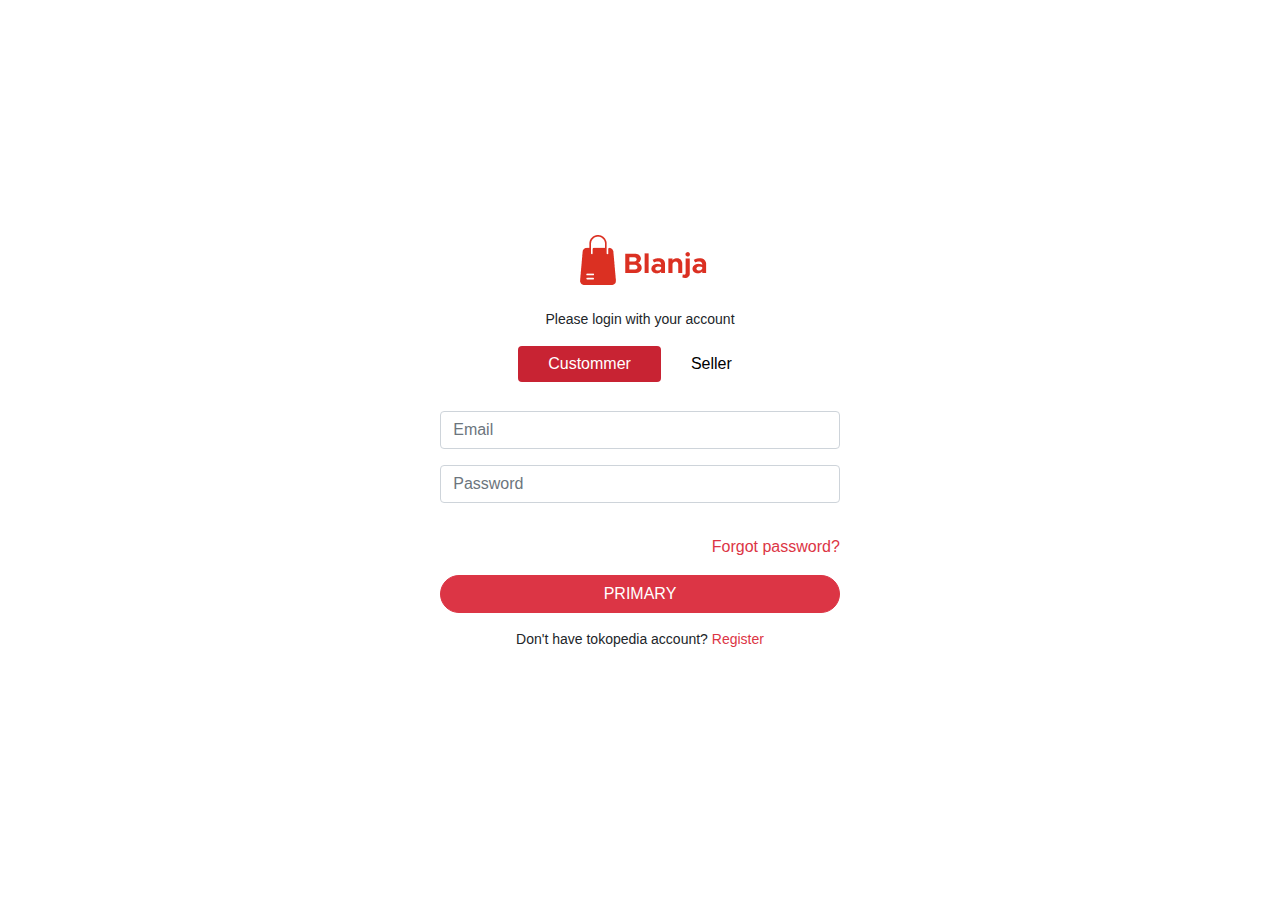
==== pages/login.html @ ae3f5744 "first commit" ====
<!DOCTYPE html>
<html lang="en">
  <head>
    <meta charset="UTF-8" />
    <meta http-equiv="X-UA-Compatible" content="IE=edge" />
    <meta name="viewport" content="width=device-width, initial-scale=1.0" />
    <title>Login</title>
    <link
      rel="stylesheet"
      href="https://cdn.jsdelivr.net/npm/bootstrap@4.6.2/dist/css/bootstrap.min.css"
      integrity="sha384-xOolHFLEh07PJGoPkLv1IbcEPTNtaed2xpHsD9ESMhqIYd0nLMwNLD69Npy4HI+N"
      crossorigin="anonymous"
    />
    <link rel="stylesheet" href="../asset/css/style.css" />
    <link rel="stylesheet" href="../asset/css/bootstrap.min.css" />
  </head>
  <body>
    <div class="container container-flex">
      <main class="content">
        <div class="logo">
          <img src="../asset/img/logo.png" alt="logo" />
          <br /><br />
          <p>Please login with your account</p>
        </div>
        <section class="role">
          <ul class="nav nav-pills mb-3" id="pills-tab" role="tablist">
            <li class="nav-item">
              <button
                class="nav-link active"
                id="pills-custommer-tab"
                data-toggle="pill"
                href="#pills-custommer"
                role="tab"
                aria-controls="pills-custommer"
                aria-selected="true"
              >
                Custommer
              </button>
            </li>
            <li class="nav-item">
              <button
                class="nav-link"
                id="pills-seller-tab"
                data-toggle="pill"
                href="#pills-seller"
                role="tab"
                aria-controls="pills-seller"
                aria-selected="false"
              >
                Seller
              </button>
            </li>
          </ul>
        </section>

        <section class="login">
          <div class="tab-content" id="pills-tabContent">
            <div
              class="tab-pane fade show active"
              id="pills-custommer"
              role="tabpanel"
              aria-labelledby="pills-custommer-tab"
            >
              <form>
                <div class="form-group">
                  <input
                    name=""
                    class="form-control"
                    placeholder="Email"
                    type="email"
                  />
                </div>
                <div class="form-group">
                  <input
                    class="form-control"
                    placeholder="Password"
                    type="password"
                  />
                </div>
                <div class="form-group">
                  <a class="float-right py-3 text-danger" href="#"
                    >Forgot password?</a
                  >
                  <button class="btn btn-danger btn-block rounded-pill">
                    <a href="../index.html">PRIMARY</a>
                  </button>
                </div>
              </form>
              <p class="text-regis">
                Don't have tokopedia account?
                <a class="text-danger" href="./signup.html"> Register </a>
              </p>
            </div>
            <div
              class="tab-pane fade"
              id="pills-seller"
              role="tabpanel"
              aria-labelledby="pills-seller-tab"
            >
              <form>
                <div class="form-group">
                  <input
                    name=""
                    class="form-control"
                    placeholder="Email"
                    type="email"
                  />
                </div>
                <div class="form-group">
                  <input
                    class="form-control"
                    placeholder="Password"
                    type="password"
                  />
                </div>
                <div class="form-group">
                  <a class="float-right py-3 text-danger" href="#"
                    >Forgot password?</a
                  >
                  <button class="btn btn-danger btn-block rounded-pill">
                    <a href="../index.html"> PRIMARY </a>
                  </button>
                </div>
              </form>
              <p class="text-regis">
                Don't have tokopedia account?
                <a class="text-danger" href="./signup.html"> Register </a>
              </p>
            </div>
          </div>
        </section>
      </main>
    </div>

    <script src="../asset/js/jquery.slim.min.js"></script>
    <script src="../asset/js/bootstrap.bundle.min.js"></script>
  </body>
</html>
---- asset/css/style.css ----
* {
  font-family: "Metropolis", sans-serif;
}

.container-flex {
  display: flex;
  justify-content: center;
  align-items: center;
  height: 100vh;
}

.content {
  text-align: center;
}

.role {
  display: flex;
  justify-content: center;
  margin: 13px 0;
}

.nav-pills .nav-link.active,
.nav-pills .show .nav-link {
  color: #fff;
  background-color: #c82333 !important;
}

a:link,
a:visited,
a:hover {
  text-decoration: none !important;
  cursor: pointer;
}

.collapse {
  display: flex;
  justify-content: space-between;
}

.search {
  position: relative;
  left: 180px;
}
.login-register button {
  border: none;
  padding: 6px 30px;
  margin: 10px 5px;
}

.cart {
  margin: 0 50px;
}

button a {
  color: white;
}

button a:hover {
  color: white;
}

/* index */
h1 {
  font-size: 34px;
}

p {
  font-size: 14px;
}

.card-body a {
  color: black;
}

.icon-search {
  width: 25px;
}

/* product */
img {
  border-radius: 10px;
}

.color {
  cursor: pointer;
}

.control {
  width: 50px;
  cursor: pointer;
}

.thumb:hover {
  cursor: pointer;
  opacity: 0.8;
  transition: 0.3s;
}

.active-thumb {
  border: 5px solid;
}

/* my bag */
.item {
  position: relative;
  top: -50px;
}

.item-product {
  height: 71px;
  position: relative;
  right: 17px;
}

.total {
  display: flex;
  justify-content: space-between;
}

/* navbar */
.nav-item button {
  padding: 6px 30px;
}

/* my bag */
.product-bag img {
  height: 50px;
  margin: 13px;
}

.amount img {
  height: 46px;
}

/* break point */
@media only screen and (min-width: 600px) {
  .content {
    text-align: center;
    width: 36%;
  }
  .content-nav {
    width: 100%;
    display: flex;
    align-items: center;
    justify-content: flex-end;
  }
  .content-input {
    position: relative;
    right: 100px;
  }
  .search-input-nav {
    width: 100%;
  }
  .search-input-nav input {
    width: 50% !important;
  }

  .search-icon {
    width: 100%;
  }

  .button-search {
    width: 50px;
    position: relative;
    left: -47px;
  }

  .first-section {
    margin-top: 100px;
  }

  .item-bag {
    position: relative;
    top: -100px;
  }
}

@media screen and (max-width: 600px) {
  .category {
    position: relative;
    top: 16px;
  }

  h1 {
    font-size: 23px;
  }
  .icon-search img {
    height: 25px;
    position: absolute;
    top: 65px;
    right: 169px;
    cursor: pointer;
  }
  .search-icon {
    width: 100%;
  }

  .button-search {
    width: 50px;
    position: relative;
    top: -46px;
  }

  .first-section {
    margin-top: 100px;
  }
  .product-bag img {
    height: 30px;
  }
}

/* @media screen and (min-width: 600px) {
  .content-nav {
    width: 100%;
    display: flex;
    align-items: center;
    justify-content: flex-end;
  }
  .content-input {
    position: relative;
    right: 100px;
  }
} */
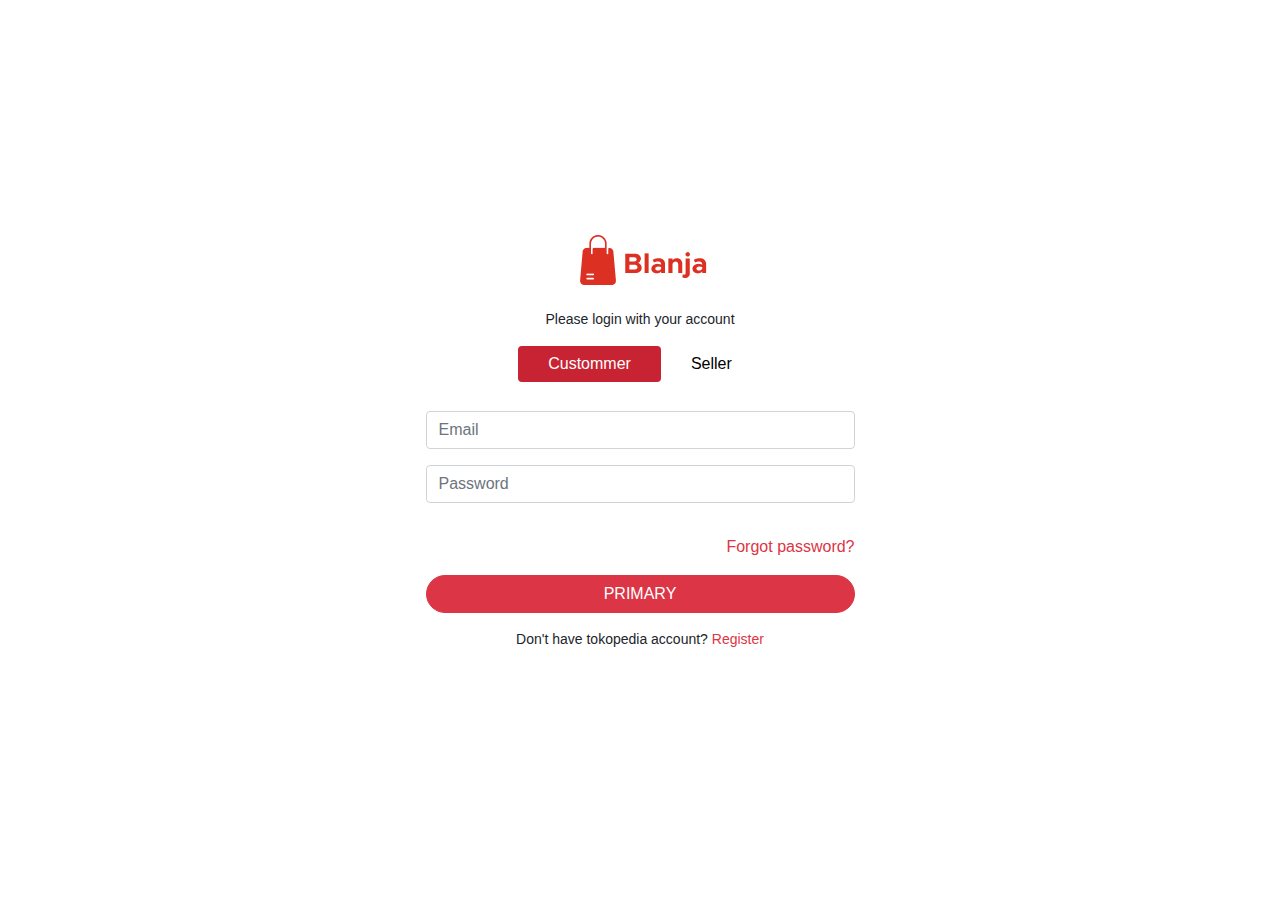
==== commit e50cfb76: "second commit" ====
--- a/pages/login.html
+++ b/pages/login.html
@@ -5,130 +5,129 @@
     <meta http-equiv="X-UA-Compatible" content="IE=edge" />
     <meta name="viewport" content="width=device-width, initial-scale=1.0" />
     <title>Login</title>
-    <link
-      rel="stylesheet"
-      href="https://cdn.jsdelivr.net/npm/bootstrap@4.6.2/dist/css/bootstrap.min.css"
-      integrity="sha384-xOolHFLEh07PJGoPkLv1IbcEPTNtaed2xpHsD9ESMhqIYd0nLMwNLD69Npy4HI+N"
-      crossorigin="anonymous"
-    />
     <link rel="stylesheet" href="../asset/css/style.css" />
     <link rel="stylesheet" href="../asset/css/bootstrap.min.css" />
+    <link rel="icon" href="../asset/img/Group 1159.svg" />
   </head>
   <body>
     <div class="container container-flex">
       <main class="content">
-        <div class="logo">
-          <img src="../asset/img/logo.png" alt="logo" />
-          <br /><br />
-          <p>Please login with your account</p>
+        <div class="row">
+          <div class="col-lg-6 offset-lg-3">
+            <div class="logo">
+              <img src="../asset/img/logo.png" alt="logo" />
+              <br /><br />
+              <p>Please login with your account</p>
+            </div>
+            <section class="role">
+              <ul class="nav nav-pills mb-3" id="pills-tab" role="tablist">
+                <li class="nav-item">
+                  <button
+                    class="nav-link active"
+                    id="pills-custommer-tab"
+                    data-toggle="pill"
+                    href="#pills-custommer"
+                    role="tab"
+                    aria-controls="pills-custommer"
+                    aria-selected="true"
+                  >
+                    Custommer
+                  </button>
+                </li>
+                <li class="nav-item">
+                  <button
+                    class="nav-link"
+                    id="pills-seller-tab"
+                    data-toggle="pill"
+                    href="#pills-seller"
+                    role="tab"
+                    aria-controls="pills-seller"
+                    aria-selected="false"
+                  >
+                    Seller
+                  </button>
+                </li>
+              </ul>
+            </section>
+
+            <section class="login">
+              <div class="tab-content" id="pills-tabContent">
+                <div
+                  class="tab-pane fade show active"
+                  id="pills-custommer"
+                  role="tabpanel"
+                  aria-labelledby="pills-custommer-tab"
+                >
+                  <form>
+                    <div class="form-group">
+                      <input
+                        name=""
+                        class="form-control"
+                        placeholder="Email"
+                        type="email"
+                      />
+                    </div>
+                    <div class="form-group">
+                      <input
+                        class="form-control"
+                        placeholder="Password"
+                        type="password"
+                      />
+                    </div>
+                    <div class="form-group">
+                      <a class="float-right py-3 text-danger" href="#"
+                        >Forgot password?</a
+                      >
+                      <button class="btn btn-danger btn-block rounded-pill">
+                        <a href="../index.html">PRIMARY</a>
+                      </button>
+                    </div>
+                  </form>
+                  <p class="text-regis">
+                    Don't have tokopedia account?
+                    <a class="text-danger" href="./signup.html"> Register </a>
+                  </p>
+                </div>
+                <div
+                  class="tab-pane fade"
+                  id="pills-seller"
+                  role="tabpanel"
+                  aria-labelledby="pills-seller-tab"
+                >
+                  <form>
+                    <div class="form-group">
+                      <input
+                        name=""
+                        class="form-control"
+                        placeholder="Email"
+                        type="email"
+                      />
+                    </div>
+                    <div class="form-group">
+                      <input
+                        class="form-control"
+                        placeholder="Password"
+                        type="password"
+                      />
+                    </div>
+                    <div class="form-group">
+                      <a class="float-right py-3 text-danger" href="#"
+                        >Forgot password?</a
+                      >
+                      <button class="btn btn-danger btn-block rounded-pill">
+                        <a href="../index.html"> PRIMARY </a>
+                      </button>
+                    </div>
+                  </form>
+                  <p class="text-regis">
+                    Don't have tokopedia account?
+                    <a class="text-danger" href="./signup.html"> Register </a>
+                  </p>
+                </div>
+              </div>
+            </section>
+          </div>
         </div>
-        <section class="role">
-          <ul class="nav nav-pills mb-3" id="pills-tab" role="tablist">
-            <li class="nav-item">
-              <button
-                class="nav-link active"
-                id="pills-custommer-tab"
-                data-toggle="pill"
-                href="#pills-custommer"
-                role="tab"
-                aria-controls="pills-custommer"
-                aria-selected="true"
-              >
-                Custommer
-              </button>
-            </li>
-            <li class="nav-item">
-              <button
-                class="nav-link"
-                id="pills-seller-tab"
-                data-toggle="pill"
-                href="#pills-seller"
-                role="tab"
-                aria-controls="pills-seller"
-                aria-selected="false"
-              >
-                Seller
-              </button>
-            </li>
-          </ul>
-        </section>
-
-        <section class="login">
-          <div class="tab-content" id="pills-tabContent">
-            <div
-              class="tab-pane fade show active"
-              id="pills-custommer"
-              role="tabpanel"
-              aria-labelledby="pills-custommer-tab"
-            >
-              <form>
-                <div class="form-group">
-                  <input
-                    name=""
-                    class="form-control"
-                    placeholder="Email"
-                    type="email"
-                  />
-                </div>
-                <div class="form-group">
-                  <input
-                    class="form-control"
-                    placeholder="Password"
-                    type="password"
-                  />
-                </div>
-                <div class="form-group">
-                  <a class="float-right py-3 text-danger" href="#"
-                    >Forgot password?</a
-                  >
-                  <button class="btn btn-danger btn-block rounded-pill">
-                    <a href="../index.html">PRIMARY</a>
-                  </button>
-                </div>
-              </form>
-              <p class="text-regis">
-                Don't have tokopedia account?
-                <a class="text-danger" href="./signup.html"> Register </a>
-              </p>
-            </div>
-            <div
-              class="tab-pane fade"
-              id="pills-seller"
-              role="tabpanel"
-              aria-labelledby="pills-seller-tab"
-            >
-              <form>
-                <div class="form-group">
-                  <input
-                    name=""
-                    class="form-control"
-                    placeholder="Email"
-                    type="email"
-                  />
-                </div>
-                <div class="form-group">
-                  <input
-                    class="form-control"
-                    placeholder="Password"
-                    type="password"
-                  />
-                </div>
-                <div class="form-group">
-                  <a class="float-right py-3 text-danger" href="#"
-                    >Forgot password?</a
-                  >
-                  <button class="btn btn-danger btn-block rounded-pill">
-                    <a href="../index.html"> PRIMARY </a>
-                  </button>
-                </div>
-              </form>
-              <p class="text-regis">
-                Don't have tokopedia account?
-                <a class="text-danger" href="./signup.html"> Register </a>
-              </p>
-            </div>
-          </div>
-        </section>
       </main>
     </div>
 
--- a/asset/css/style.css
+++ b/asset/css/style.css
@@ -11,6 +11,7 @@
 
 .content {
   text-align: center;
+  width: 80% !important;
 }
 
 .role {
@@ -132,6 +133,14 @@
   height: 46px;
 }
 
+.buy-now {
+  z-index: 1;
+}
+
+.select-item a {
+  color: #c82333 !important;
+  font-weight: bold;
+}
 /* break point */
 @media only screen and (min-width: 600px) {
   .content {
@@ -173,9 +182,19 @@
     position: relative;
     top: -100px;
   }
+
+  .filter {
+    position: relative;
+    left: -50px;
+  }
 }
 
 @media screen and (max-width: 600px) {
+  .content {
+    text-align: center;
+    width: 100% !important;
+  }
+
   .category {
     position: relative;
     top: 16px;
@@ -209,15 +228,13 @@
   }
 }
 
-/* @media screen and (min-width: 600px) {
-  .content-nav {
-    width: 100%;
-    display: flex;
-    align-items: center;
-    justify-content: flex-end;
-  }
-  .content-input {
-    position: relative;
-    right: 100px;
-  }
-} */
+@media screen and (min-width: 768px) and (max-width: 992px) {
+  .item-bag {
+    margin-top: 130px !important;
+  }
+
+  .filter {
+    position: relative;
+    left: 10px;
+  }
+}
